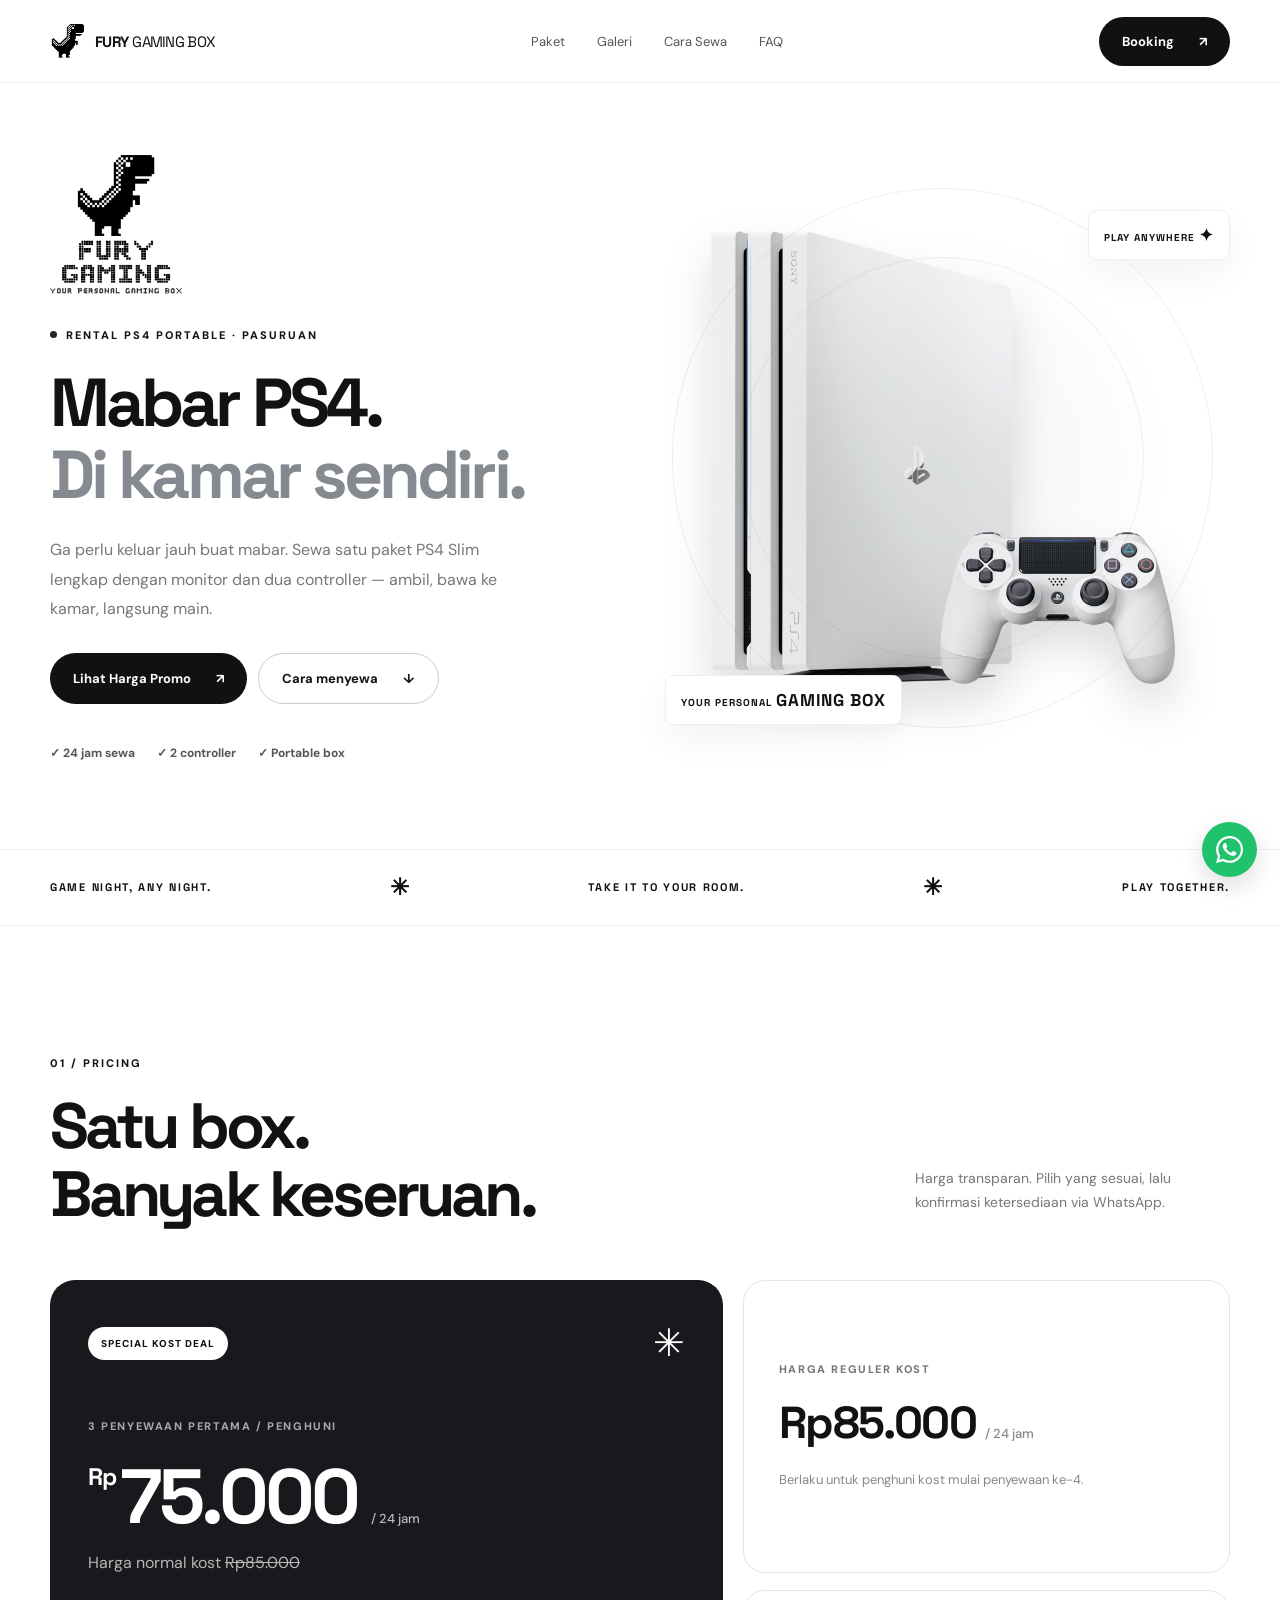
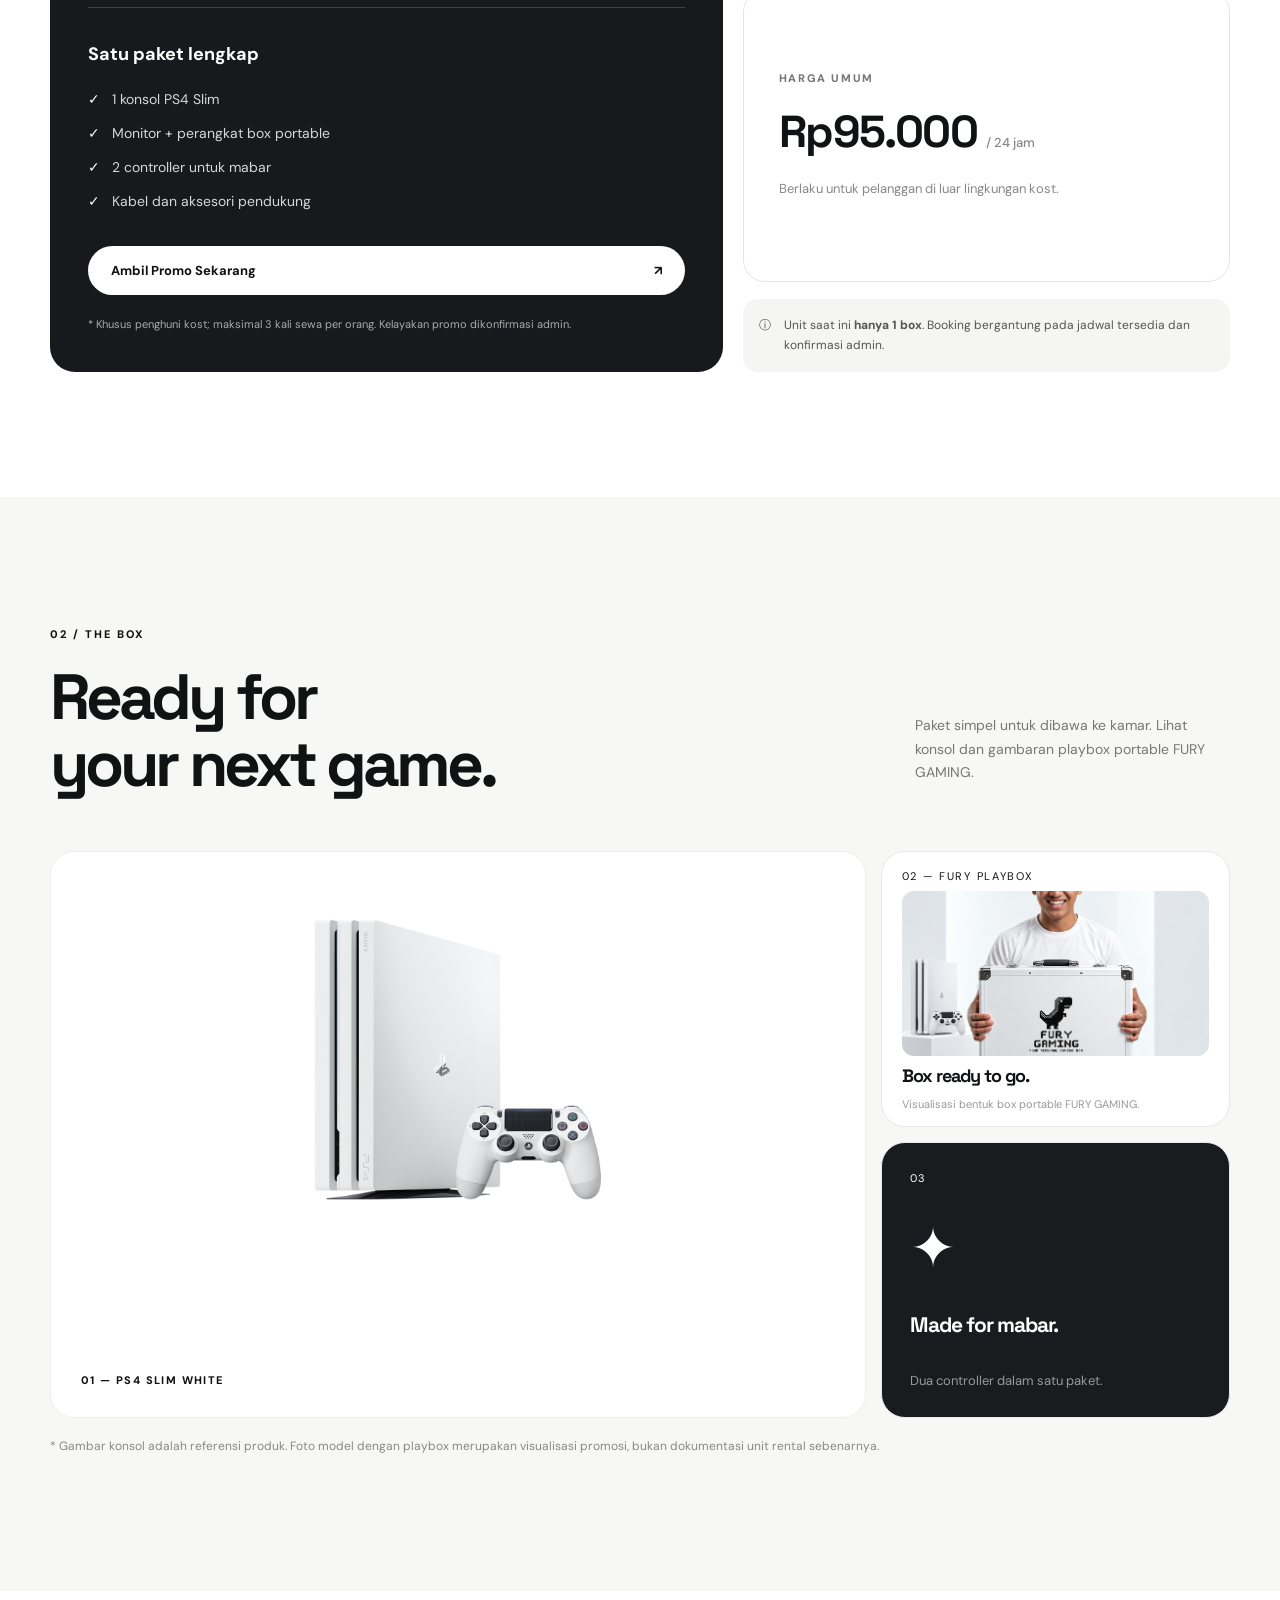
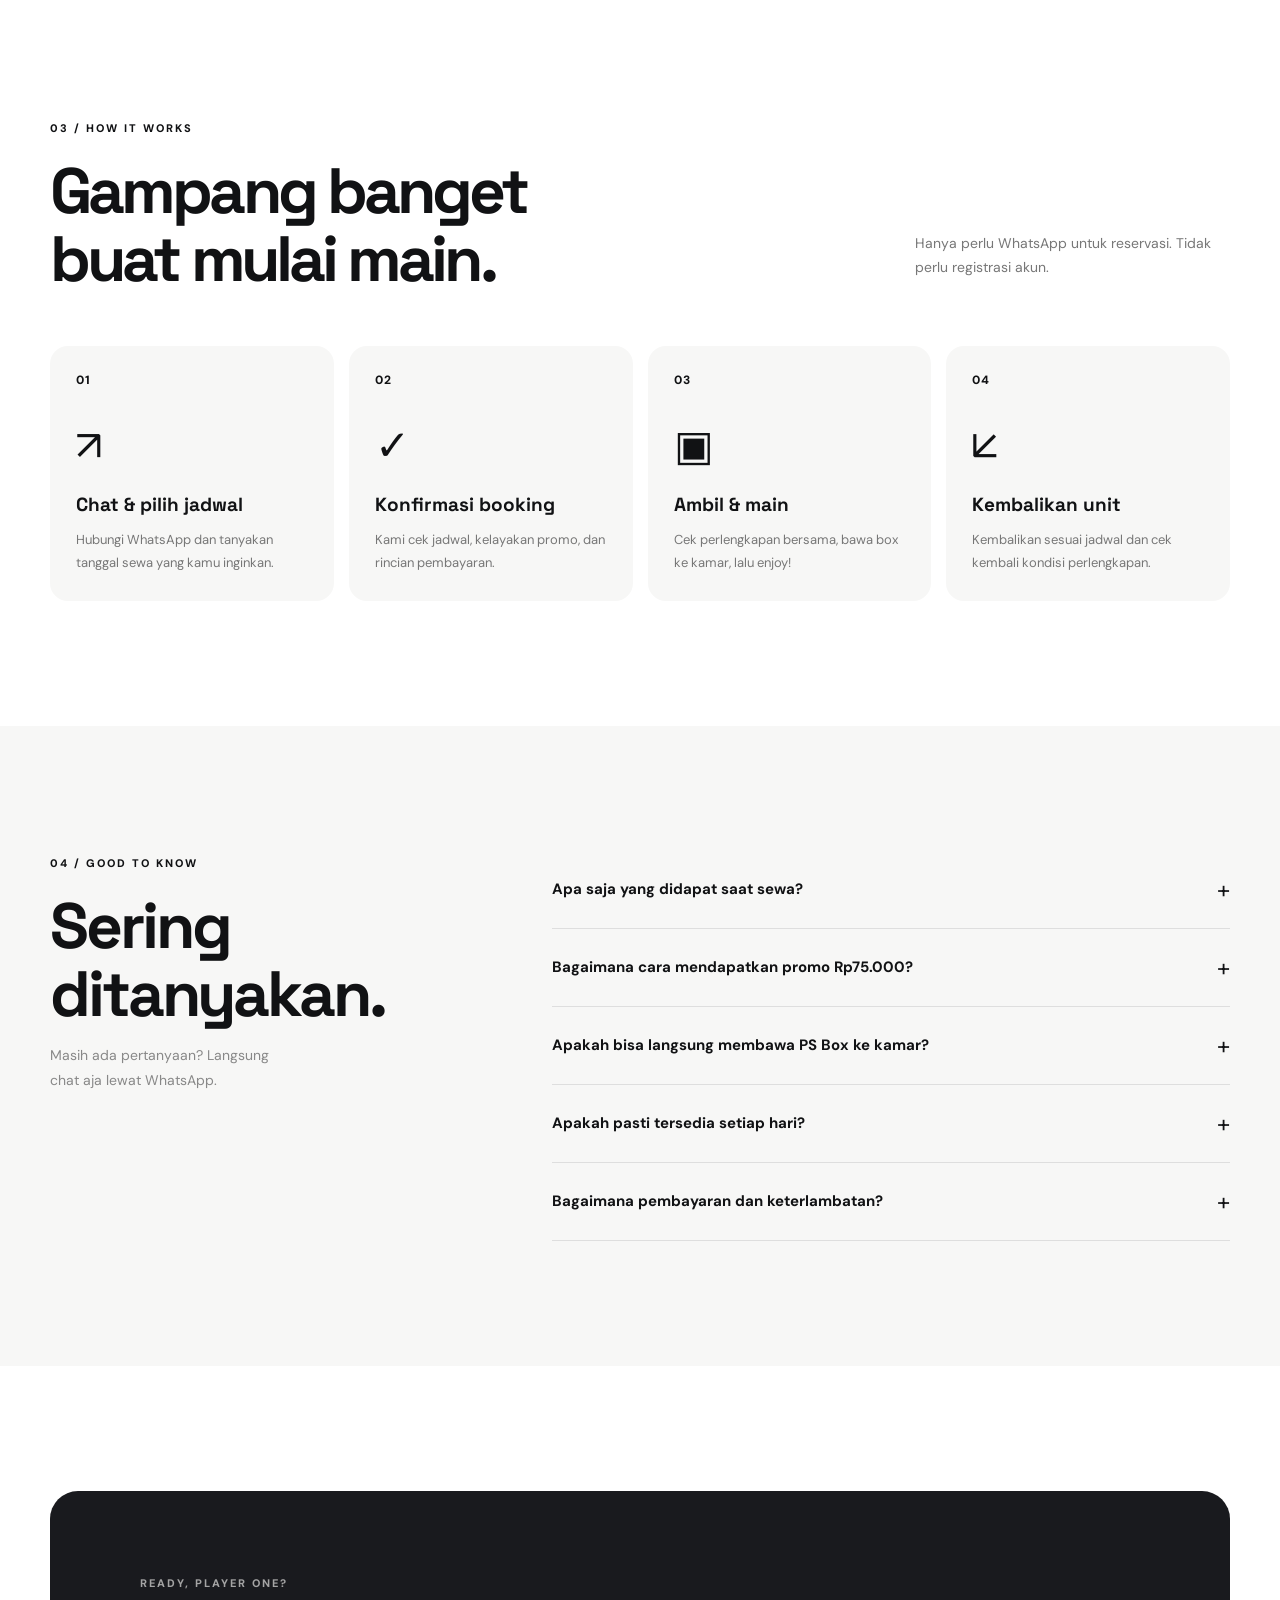
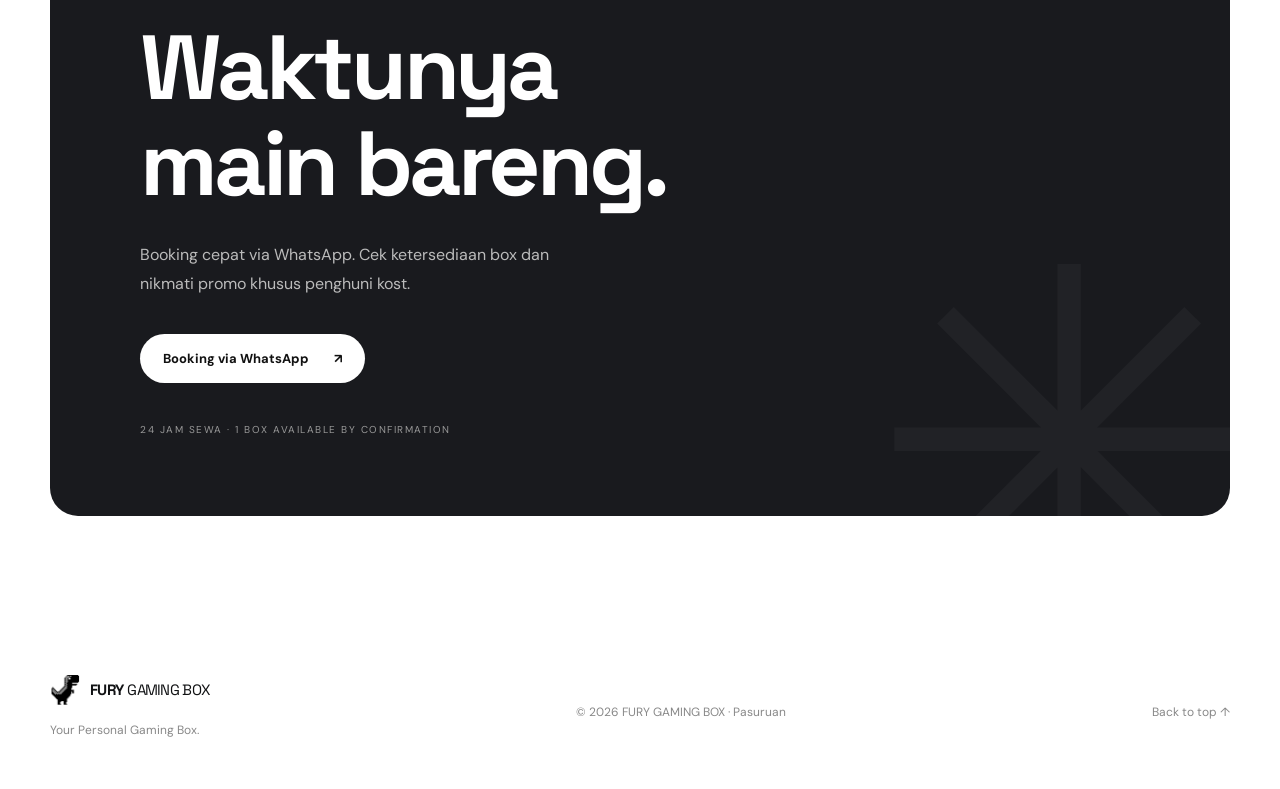
==== paket-kost/index.html @ 1daf9e27 "add /paket-kost" ====
<!doctype html>
<html lang="id">
<head>
  <meta charset="UTF-8" />
  <meta name="viewport" content="width=device-width, initial-scale=1" />
  <meta name="theme-color" content="#ffffff" />
  <meta name="description" content="FURY GAMING BOX — sewa PS4 portable lengkap dengan monitor dan 2 controller. Promo penghuni kost Rp75.000/24 jam untuk 3 penyewaan pertama." />
  <meta property="og:title" content="FURY GAMING BOX • Rental PS4 Portable" />
  <meta property="og:description" content="Main PS4 di kamar sendiri! Promo kost Rp75.000/24 jam." />
  <meta property="og:type" content="website" />
  <link rel="icon" href="assets/images/favicon.png" type="image/png" />
  <link rel="stylesheet" href="assets/css/style.css" />
  <title>FURY GAMING BOX — Rental PS4 Portable</title>
</head>
<body>
  <a class="skip" href="#main">Lewati navigasi</a>
  <header class="nav-wrap"><div class="container nav">
    <a class="brand" href="#beranda" aria-label="FURY GAMING BOX, beranda"><img src="assets/images/favicon.png" alt="" /><span>FURY<span class="brand-light">GAMING BOX</span></span></a>
    <nav id="main-nav" aria-label="Navigasi utama"><a href="#paket">Paket</a><a href="#galeri">Galeri</a><a href="#cara-sewa">Cara Sewa</a><a href="#faq">FAQ</a></nav>
    <a class="btn btn-dark nav-cta booking-link" href="#booking">Booking <span aria-hidden="true">↗</span></a>
    <button id="menu-toggle" class="menu-toggle" type="button" aria-expanded="false" aria-controls="main-nav" aria-label="Buka menu"><span></span><span></span><span></span></button>
  </div></header>
  <main id="main">
    <section id="beranda" class="hero container">
      <div class="hero-copy reveal">
        <img class="hero-logo" src="assets/images/fury-logo.png" alt="Logo FURY GAMING dengan maskot dinosaurus pixel" />
        <span class="eyebrow"><span class="dot"></span> RENTAL PS4 PORTABLE · PASURUAN</span>
        <h1>Mabar PS4.<br /><span class="gradient-text">Di kamar sendiri.</span></h1>
        <p>Ga perlu keluar jauh buat mabar. Sewa satu paket PS4 Slim lengkap dengan monitor dan dua controller — ambil, bawa ke kamar, langsung main.</p>
        <div class="hero-actions"><a href="#paket" class="btn btn-dark">Lihat Harga Promo <span>↗</span></a><a href="#cara-sewa" class="btn btn-outline">Cara menyewa <span>↓</span></a></div>
        <div class="mini-highlights"><span>✓ 24 jam sewa</span><span>✓ 2 controller</span><span>✓ Portable box</span></div>
      </div>
      <div class="hero-art reveal"><div class="orbit orbit-a"></div><div class="orbit orbit-b"></div><span class="mini-tag top-tag">PLAY ANYWHERE <b>✦</b></span><img src="assets/images/ps4-slim-white.png" alt="Foto PS4 warna putih dengan controller, gambar produk referensi" fetchpriority="high"/><span class="mini-tag bottom-tag">YOUR PERSONAL <b>GAMING BOX</b></span></div>
    </section>
    <div class="ticker"><div class="container ticker-inner"><span>GAME NIGHT, ANY NIGHT.</span><span>✳</span><span>TAKE IT TO YOUR ROOM.</span><span>✳</span><span>PLAY TOGETHER.</span></div></div>
    <section id="paket" class="section container"><div class="section-head reveal"><div><span class="eyebrow">01 / PRICING</span><h2>Satu box.<br />Banyak keseruan.</h2></div><p>Harga transparan. Pilih yang sesuai, lalu konfirmasi ketersediaan via WhatsApp.</p></div>
      <div class="pricing-layout">
        <article class="price-card feature reveal"><div class="price-top"><span class="pill dark-pill">SPECIAL KOST DEAL</span><span class="star">✳</span></div><span class="small-label">3 PENYEWAAN PERTAMA / PENGHUNI</span><div class="price"><span>Rp</span>75.000<small>/ 24 jam</small></div><p class="old-price">Harga normal kost <s>Rp85.000</s></p><div class="separator"></div><h3>Satu paket lengkap</h3><ul class="checklist"><li>1 konsol PS4 Slim</li><li>Monitor + perangkat box portable</li><li>2 controller untuk mabar</li><li>Kabel dan aksesori pendukung</li></ul><a class="btn btn-white booking-link" href="#booking" data-paket="Promo penghuni kost Rp75.000">Ambil Promo Sekarang <span>↗</span></a><p class="fineprint">* Khusus penghuni kost; maksimal 3 kali sewa per orang. Kelayakan promo dikonfirmasi admin.</p></article>
        <div class="price-side"><article class="simple-price reveal"><span class="small-label">HARGA REGULER KOST</span><div class="small-price">Rp85.000 <span>/ 24 jam</span></div><p>Berlaku untuk penghuni kost mulai penyewaan ke-4.</p></article><article class="simple-price reveal"><span class="small-label">HARGA UMUM</span><div class="small-price">Rp95.000 <span>/ 24 jam</span></div><p>Berlaku untuk pelanggan di luar lingkungan kost.</p></article><div class="note-box reveal"><span aria-hidden="true">ⓘ</span><p>Unit saat ini <strong>hanya 1 box</strong>. Booking bergantung pada jadwal tersedia dan konfirmasi admin.</p></div></div>
      </div>
    </section>
    <section id="galeri" class="section gallery-section"><div class="container"><div class="section-head reveal"><div><span class="eyebrow">02 / THE BOX</span><h2>Ready for<br />your next game.</h2></div><p>Paket simpel untuk dibawa ke kamar. Lihat konsol dan gambaran playbox portable FURY GAMING.</p></div><div class="gallery-grid"><div class="gallery-main reveal"><img src="assets/images/ps4-slim-white.png" alt="Foto konsol PlayStation putih beserta controller" loading="lazy"/><span>01 — PS4 SLIM WHITE</span></div><div class="gallery-secondary"><div class="gallery-detail gallery-photo reveal"><span class="gallery-number">02 — FURY PLAYBOX</span><img src="assets/images/fury-playbox-model.png" alt="Visualisasi playbox portable putih bermerek FURY GAMING bersama model" loading="lazy"/><strong>Box ready to go.</strong><p>Visualisasi bentuk box portable FURY GAMING.</p></div><div class="gallery-detail dark-detail reveal"><span class="gallery-number">03</span><span class="gallery-icon">✦</span><strong>Made for mabar.</strong><p>Dua controller dalam satu paket.</p></div></div></div><p class="gallery-disclaimer">* Gambar konsol adalah referensi produk. Foto model dengan playbox merupakan visualisasi promosi, bukan dokumentasi unit rental sebenarnya.</p></div></section>
    <section id="cara-sewa" class="section container"><div class="section-head reveal"><div><span class="eyebrow">03 / HOW IT WORKS</span><h2>Gampang banget<br />buat mulai main.</h2></div><p>Hanya perlu WhatsApp untuk reservasi. Tidak perlu registrasi akun.</p></div><div class="steps"><article class="step reveal"><span class="step-num">01</span><span class="step-symbol">↗</span><h3>Chat & pilih jadwal</h3><p>Hubungi WhatsApp dan tanyakan tanggal sewa yang kamu inginkan.</p></article><article class="step reveal"><span class="step-num">02</span><span class="step-symbol">✓</span><h3>Konfirmasi booking</h3><p>Kami cek jadwal, kelayakan promo, dan rincian pembayaran.</p></article><article class="step reveal"><span class="step-num">03</span><span class="step-symbol">▣</span><h3>Ambil & main</h3><p>Cek perlengkapan bersama, bawa box ke kamar, lalu enjoy!</p></article><article class="step reveal"><span class="step-num">04</span><span class="step-symbol">↙</span><h3>Kembalikan unit</h3><p>Kembalikan sesuai jadwal dan cek kembali kondisi perlengkapan.</p></article></div></section>
    <section id="faq" class="section faq-section"><div class="container faq-layout"><div class="reveal"><span class="eyebrow">04 / GOOD TO KNOW</span><h2>Sering<br />ditanyakan.</h2><p class="faq-intro">Masih ada pertanyaan? Langsung chat aja lewat WhatsApp.</p></div><div class="faq-items reveal"><details><summary>Apa saja yang didapat saat sewa?<span>+</span></summary><p>PS4 Slim, monitor, dua controller, box portable, dan kabel pendukung.</p></details><details><summary>Bagaimana cara mendapatkan promo Rp75.000?<span>+</span></summary><p>Promo khusus penghuni kost, berlaku maksimal tiga kali penyewaan per orang. Admin akan memverifikasi nama/kamar dan riwayat sewa sebelum mengonfirmasi.</p></details><details><summary>Apakah bisa langsung membawa PS Box ke kamar?<span>+</span></summary><p>Bisa, setelah booking, pembayaran, dan pemeriksaan kondisi unit saat serah terima. Waktu pengambilan disepakati bersama.</p></details><details><summary>Apakah pasti tersedia setiap hari?<span>+</span></summary><p>Belum tentu. Saat ini hanya ada satu unit, jadi tanyakan ketersediaan tanggal kepada admin terlebih dahulu.</p></details><details><summary>Bagaimana pembayaran dan keterlambatan?<span>+</span></summary><p>Metode pembayaran dan aturan keterlambatan disampaikan dan disepakati sebelum booking dikonfirmasi.</p></details></div></div></section>
    <section id="booking" class="section container"><div class="closing reveal"><span class="eyebrow light-eyebrow">READY, PLAYER ONE?</span><h2>Waktunya<br />main bareng.</h2><p>Booking cepat via WhatsApp. Cek ketersediaan box dan nikmati promo khusus penghuni kost.</p><a class="btn btn-white booking-link" href="https://wa.me/6282244281488" data-paket="Promo penghuni kost Rp75.000">Booking via WhatsApp <span>↗</span></a><span class="closing-sub">24 JAM SEWA · 1 BOX AVAILABLE BY CONFIRMATION</span></div></section>
  </main>
  <footer class="footer container"><div><a class="brand" href="#beranda"><img src="assets/images/favicon.png" alt=""/><span>FURY<span class="brand-light">GAMING BOX</span></span></a><p>Your Personal Gaming Box.</p></div><span>© <span id="year"></span> FURY GAMING BOX · Pasuruan</span><a href="#beranda">Back to top ↑</a></footer>
  <a id="float-wa" class="floating-wa booking-link" href="https://wa.me/6282244281488" aria-label="Booking lewat WhatsApp" title="Booking lewat WhatsApp"><svg viewBox="0 0 24 24" fill="currentColor" aria-hidden="true"><path d="M20.52 3.48A11.9 11.9 0 0 0 12.05 0C5.47 0 .1 5.36.1 11.95c0 2.1.55 4.15 1.59 5.96L0 24l6.26-1.64a11.93 11.93 0 0 0 5.78 1.47h.01c6.59 0 11.96-5.36 11.96-11.95 0-3.2-1.25-6.2-3.49-8.4ZM12.05 21.8a9.93 9.93 0 0 1-5.06-1.38l-.36-.21-3.72.97.99-3.63-.24-.37a9.95 9.95 0 0 1-1.53-5.23c0-5.49 4.47-9.95 9.96-9.95a9.88 9.88 0 0 1 7.04 2.92 9.87 9.87 0 0 1 2.92 7.04c0 5.5-4.47 9.94-10 9.94Zm5.45-7.44c-.3-.15-1.77-.87-2.04-.97-.27-.1-.47-.15-.67.15-.2.3-.77.97-.95 1.16-.17.2-.35.22-.65.07-.3-.15-1.27-.47-2.41-1.49-.89-.8-1.49-1.78-1.67-2.08-.17-.3-.02-.46.13-.6.13-.13.3-.35.45-.52.15-.18.2-.3.3-.5.1-.2.05-.38-.02-.53-.08-.15-.67-1.62-.92-2.22-.24-.58-.49-.5-.67-.5l-.57-.01c-.2 0-.53.08-.8.38-.27.3-1.05 1.03-1.05 2.5s1.07 2.9 1.22 3.1c.15.2 2.1 3.2 5.1 4.49.71.31 1.27.5 1.7.64.72.23 1.38.2 1.9.12.58-.09 1.77-.73 2.02-1.43.25-.7.25-1.3.17-1.42-.07-.13-.27-.2-.57-.35Z"/></svg></a>
  <script src="assets/js/main.js" defer></script>
</body></html>
---- paket-kost/assets/css/style.css ----
@import url('https://fonts.googleapis.com/css2?family=DM+Sans:wght@400;500;600;700;800&family=Space+Grotesk:wght@400;500;600;700&display=swap');
:root{--ink:#111214;--muted:#777a80;--line:#e5e5e5;--bg:#fff;--soft:#f5f5f4;--radius:20px}*{box-sizing:border-box}html{scroll-behavior:smooth;scroll-padding-top:94px}body{margin:0;background:var(--bg);color:var(--ink);font-family:'DM Sans',sans-serif;-webkit-font-smoothing:antialiased}a{color:inherit;text-decoration:none}img{max-width:100%}button{font:inherit}.container{width:min(1180px,calc(100% - 48px));margin:auto}.skip{position:absolute;left:-9999px;top:10px;background:#111;color:#fff;padding:8px;z-index:99}.skip:focus{left:10px}.nav-wrap{position:sticky;top:0;z-index:30;background:rgba(255,255,255,.91);backdrop-filter:blur(18px);border-bottom:1px solid #eee}.nav{height:82px;display:flex;align-items:center;justify-content:space-between;gap:22px}.brand{display:inline-flex;align-items:center;gap:9px;font-family:'Space Grotesk',sans-serif;font-size:15px;letter-spacing:-.7px;font-weight:700;white-space:nowrap}.brand img{width:36px;height:36px;object-fit:contain}.brand-light{font-weight:400;margin-left:4px}.nav nav{display:flex;gap:32px;font-size:13px;color:#555}.nav nav a:hover,.footer a:hover{color:#000;text-decoration:underline}.btn{display:inline-flex;justify-content:center;align-items:center;gap:25px;padding:16px 23px;border-radius:999px;font-size:13px;font-weight:700;transition:transform .2s,background .2s,border-color .2s;white-space:nowrap}.btn:hover{transform:translateY(-3px)}.btn-dark{background:#111;color:#fff}.btn-dark:hover{background:#363636}.btn-outline{border:1px solid #ccc;background:#fff}.btn-white{background:#fff;color:#111}.menu-toggle{display:none;border:0;background:transparent;padding:9px}.menu-toggle span{display:block;height:2px;width:22px;margin:5px 0;background:#111}.hero{min-height:660px;display:grid;grid-template-columns:1fr 1fr;align-items:center;gap:30px;padding-top:72px;padding-bottom:88px}.eyebrow{display:inline-flex;align-items:center;gap:9px;font-size:11px;font-weight:800;letter-spacing:2px}.dot{width:7px;height:7px;background:#222;border-radius:50%}.hero h1,h2,.closing h2{font-family:'Space Grotesk',sans-serif;font-weight:700;letter-spacing:-3.9px;line-height:1.06}.hero h1{font-size:clamp(44px,5.3vw,77px);margin:24px 0}.gradient-text{color:#858a90}.hero-copy>p{color:#777;font-size:16px;line-height:1.85;max-width:470px}.hero-actions{display:flex;gap:11px;flex-wrap:wrap;margin-top:29px}.mini-highlights{display:flex;gap:22px;margin-top:41px;font-size:12px;font-weight:700;color:#555}.hero-art{position:relative;min-height:480px;display:flex;align-items:center;justify-content:center;isolation:isolate}.hero-art:before{content:'';position:absolute;width:82%;aspect-ratio:1;background:radial-gradient(circle,#f1f2f3,transparent 68%);z-index:-1}.hero-art img{width:100%;max-width:625px;object-fit:contain;mix-blend-mode:multiply;filter:drop-shadow(0 24px 22px rgba(0,0,0,.13));border-radius:12px}.orbit{position:absolute;border:1px solid #eee;border-radius:50%;z-index:-2}.orbit-a{width:94%;aspect-ratio:1}.orbit-b{width:70%;aspect-ratio:1}.mini-tag{position:absolute;background:#fff;border:1px solid #eee;box-shadow:0 15px 35px #0000000c;border-radius:9px;padding:13px 15px;font:700 10px 'Space Grotesk';letter-spacing:1px}.mini-tag b{font-size:17px}.top-tag{top:40px;right:0}.bottom-tag{bottom:20px;left:10px}.ticker{border-top:1px solid #eee;border-bottom:1px solid #eee}.ticker-inner{display:flex;align-items:center;justify-content:space-between;gap:15px;min-height:75px;font:700 11px 'Space Grotesk';letter-spacing:1.7px}.ticker-inner span:nth-child(even){font-size:23px}.section{padding-top:125px;padding-bottom:125px}.section-head{display:flex;align-items:end;justify-content:space-between;gap:40px;margin-bottom:52px}.section-head h2,.faq-layout h2{font-size:clamp(37px,5.1vw,64px);margin:21px 0 0}.section-head p{max-width:315px;color:#777;line-height:1.7;font-size:14px}.pricing-layout{display:grid;grid-template-columns:1.16fr .84fr;gap:20px}.price-card{background:#17191c;color:white;border-radius:25px;padding:38px;position:relative}.price-top{display:flex;align-items:center;justify-content:space-between;margin-bottom:46px}.pill{padding:10px 13px;border-radius:100px;font-size:10px;letter-spacing:1px;font-weight:800}.dark-pill{background:#fff;color:#111}.star{font-size:38px}.small-label{font-size:11px;letter-spacing:1.6px;font-weight:800;color:#a5a7ab}.price{display:flex;align-items:baseline;gap:4px;margin-top:12px;font:700 clamp(48px,6vw,79px) 'Space Grotesk';letter-spacing:-4px}.price>span{font-size:24px;letter-spacing:-1px;align-self:start;padding-top:14px}.price small{font:500 13px 'DM Sans';letter-spacing:0;margin-left:10px;color:#bbb}.old-price{color:#b7b7b7;margin-top:7px}.separator{height:1px;background:#414244;margin:34px 0}.price-card h3{font-size:18px}.checklist{padding:0;list-style:none;display:grid;gap:16px;font-size:14px;color:#d6d6d6;margin:24px 0 36px}.checklist li:before{content:'✓';margin-right:12px;color:#fff}.feature .btn{width:100%;justify-content:space-between}.fineprint{color:#aaa;font-size:11px;line-height:1.65;margin:20px 0 0}.price-side{display:grid;gap:17px;grid-template-rows:1fr 1fr auto}.simple-price{border:1px solid var(--line);border-radius:22px;padding:35px;display:flex;flex-direction:column;justify-content:center}.simple-price .small-label{color:#777}.small-price{font:700 clamp(29px,3.5vw,45px) 'Space Grotesk';letter-spacing:-1.6px;margin:18px 0}.small-price span{font:500 13px 'DM Sans';letter-spacing:0;color:#888}.simple-price p{color:#888;font-size:13px;margin:0;line-height:1.7}.note-box{display:flex;gap:13px;align-items:start;background:#f5f5f4;border-radius:15px;padding:16px;color:#555;font-size:12px;line-height:1.7}.note-box p{margin:0}.gallery-section{background:#f7f7f6}.gallery-grid{display:grid;grid-template-columns:1.4fr .6fr;gap:15px}.gallery-main{background:#fff;border:1px solid #eee;border-radius:24px;padding:30px;min-height:410px;display:flex;flex-direction:column;justify-content:space-between}.gallery-main img{height:355px;width:100%;object-fit:contain;mix-blend-mode:multiply}.gallery-main>span{font-size:11px;font-weight:800;letter-spacing:1.4px}.gallery-secondary{display:grid;grid-template-rows:1fr 1fr;gap:15px}.gallery-detail{border:1px solid #e8e8e8;border-radius:24px;background:#fff;padding:28px;display:flex;flex-direction:column;justify-content:space-between}.gallery-number{font-size:11px;letter-spacing:1.7px}.gallery-icon{font-size:55px}.gallery-detail strong{font:700 21px 'Space Grotesk';letter-spacing:-1px}.gallery-detail p{font-size:13px;color:#999;margin:8px 0 0}.dark-detail{background:#1a1b1e;color:#fff}.gallery-disclaimer{color:#888;font-size:12px;margin-top:20px}.steps{display:grid;grid-template-columns:repeat(4,1fr);gap:15px}.step{padding:26px;background:#f7f7f6;border-radius:18px;min-height:255px;display:flex;flex-direction:column}.step-num{font-size:12px;letter-spacing:1px;font-weight:800}.step-symbol{font-size:42px;margin:30px 0 auto}.step h3{font:700 19px 'Space Grotesk';margin:0 0 12px}.step p{font-size:13px;line-height:1.75;color:#777;margin:0}.faq-section{background:#f7f7f6}.faq-layout{display:grid;grid-template-columns:.75fr 1.25fr;gap:95px}.faq-layout h2{font-family:'Space Grotesk';letter-spacing:-3px}.faq-intro{font-size:14px;line-height:1.8;color:#888;max-width:240px}.faq-items details{border-bottom:1px solid #dedede;padding:23px 0}.faq-items summary{cursor:pointer;list-style:none;font-size:15px;font-weight:700;display:flex;align-items:center;justify-content:space-between;gap:20px}.faq-items summary::-webkit-details-marker{display:none}.faq-items summary span{font-size:24px;font-weight:400}.faq-items details[open] summary span{transform:rotate(45deg)}.faq-items details p{line-height:1.75;color:#666;font-size:13px;max-width:580px}.closing{border-radius:28px;background:#191a1e;color:white;padding:80px min(8vw,90px);position:relative;overflow:hidden}.closing:after{content:'✳';position:absolute;right:-40px;bottom:-175px;font-size:480px;line-height:1;color:#ffffff09;pointer-events:none}.light-eyebrow{color:#a4a4a4}.closing h2{font-size:clamp(51px,7.5vw,91px);margin:28px 0}.closing p{max-width:420px;color:#bbb;line-height:1.8}.closing .btn{margin-top:20px;position:relative;z-index:1}.closing-sub{display:block;margin-top:40px;font-size:10px;letter-spacing:1.5px;color:#999}.footer{display:flex;align-items:center;justify-content:space-between;gap:20px;padding-top:33px;padding-bottom:39px}.footer p,.footer>span,.footer>a{font-size:12px;color:#888}.footer .brand img{width:31px;height:31px}.floating-wa{position:fixed;right:23px;bottom:23px;display:flex;align-items:center;justify-content:center;background:#20c26c;color:white;width:55px;height:55px;border-radius:50%;z-index:20;box-shadow:0 9px 25px #0002;transition:transform .2s}.floating-wa:hover{transform:translateY(-4px)}.floating-wa svg{width:27px;height:27px}.reveal{opacity:0;transform:translateY(23px);transition:opacity .65s ease,transform .65s ease}.reveal.visible{opacity:1;transform:translateY(0)}@media(max-width:950px){.hero{grid-template-columns:1fr;min-height:auto;padding-top:65px}.hero-art{min-height:400px}.hero-copy>p{max-width:650px}.pricing-layout,.faq-layout{grid-template-columns:1fr}.price-side{grid-template-columns:1fr 1fr;grid-template-rows:auto}.note-box{grid-column:1/-1}.faq-layout{gap:15px}.steps{grid-template-columns:1fr 1fr}.ticker-inner span:nth-child(n+4){display:none}}@media(max-width:650px){.container{width:calc(100% - 36px)}.nav{height:70px}.nav-cta{display:none}.menu-toggle{display:block}.nav nav{display:none;position:absolute;top:70px;left:0;right:0;background:#fff;padding:20px 24px;border-bottom:1px solid #eee;flex-direction:column;gap:20px}.nav nav.open{display:flex}.hero{padding-top:53px;padding-bottom:38px;gap:12px}.hero h1{font-size:48px;letter-spacing:-2.9px}.hero-copy>p{font-size:14px}.hero-art{min-height:310px}.mini-tag{font-size:8px;padding:10px}.top-tag{top:12px}.bottom-tag{bottom:8px}.mini-highlights{gap:13px;font-size:10px;margin-top:28px;flex-wrap:wrap}.hero-actions .btn{flex:1;gap:8px;padding:15px 12px;font-size:11px}.ticker-inner{min-height:59px;font-size:9px}.ticker-inner span:nth-child(n+3){display:none}.section{padding-top:83px;padding-bottom:83px}.section-head{display:block;margin-bottom:32px}.section-head h2,.faq-layout h2{letter-spacing:-2.5px}.section-head p{font-size:13px}.price-card{padding:26px}.price{font-size:55px}.price small{font-size:12px}.price-side{grid-template-columns:1fr}.note-box{grid-column:auto}.simple-price{padding:27px}.gallery-grid{grid-template-columns:1fr}.gallery-main{min-height:320px}.gallery-main img{height:265px}.gallery-secondary{grid-template-columns:1fr 1fr;grid-template-rows:auto}.gallery-detail{min-height:192px;padding:18px}.gallery-detail strong{font-size:16px}.gallery-icon{font-size:37px}.steps{gap:11px}.step{padding:20px;min-height:258px}.step h3{font-size:17px}.step p{font-size:12px}.closing{padding:56px 28px}.closing h2{letter-spacing:-3px}.footer{align-items:start;flex-wrap:wrap}.footer>span{order:3;width:100%}}@media(prefers-reduced-motion:reduce){html{scroll-behavior:auto}.reveal{opacity:1;transform:none;transition:none}.btn,.floating-wa{transition:none}}

.hero-logo{display:block;width:132px;height:auto;margin-bottom:28px}@media(max-width:650px){.hero-logo{width:100px;margin-bottom:24px}}

/* Product gallery update: preserve original minimalist layout */
.gallery-photo{overflow:hidden;gap:8px;padding:17px 20px 15px}.gallery-photo img{width:100%;height:165px;object-fit:cover;object-position:center 48%;border-radius:12px}.gallery-photo strong{font-size:18px}.gallery-photo p{font-size:11px;margin-top:2px}@media(max-width:650px){.gallery-photo{padding:12px;gap:5px}.gallery-photo img{height:116px}.gallery-photo strong{font-size:14px}.gallery-photo p{font-size:10px}}
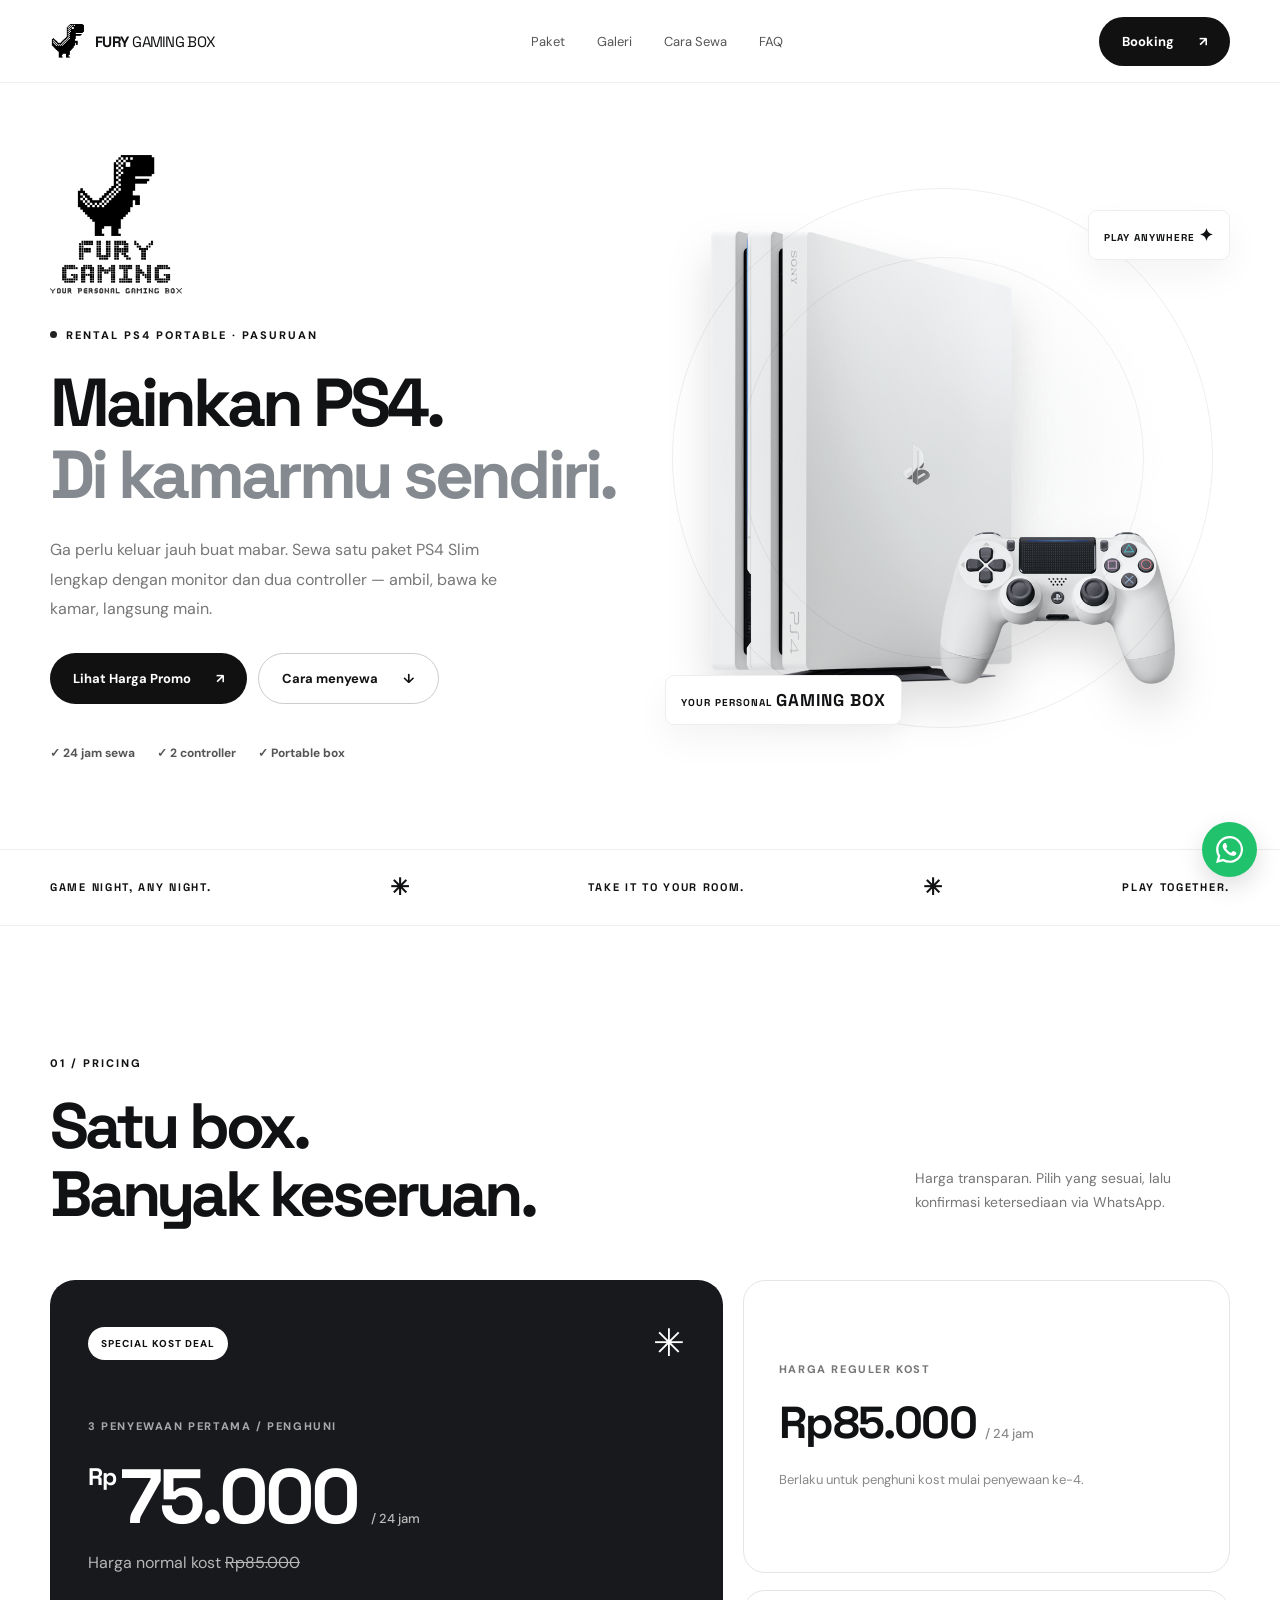
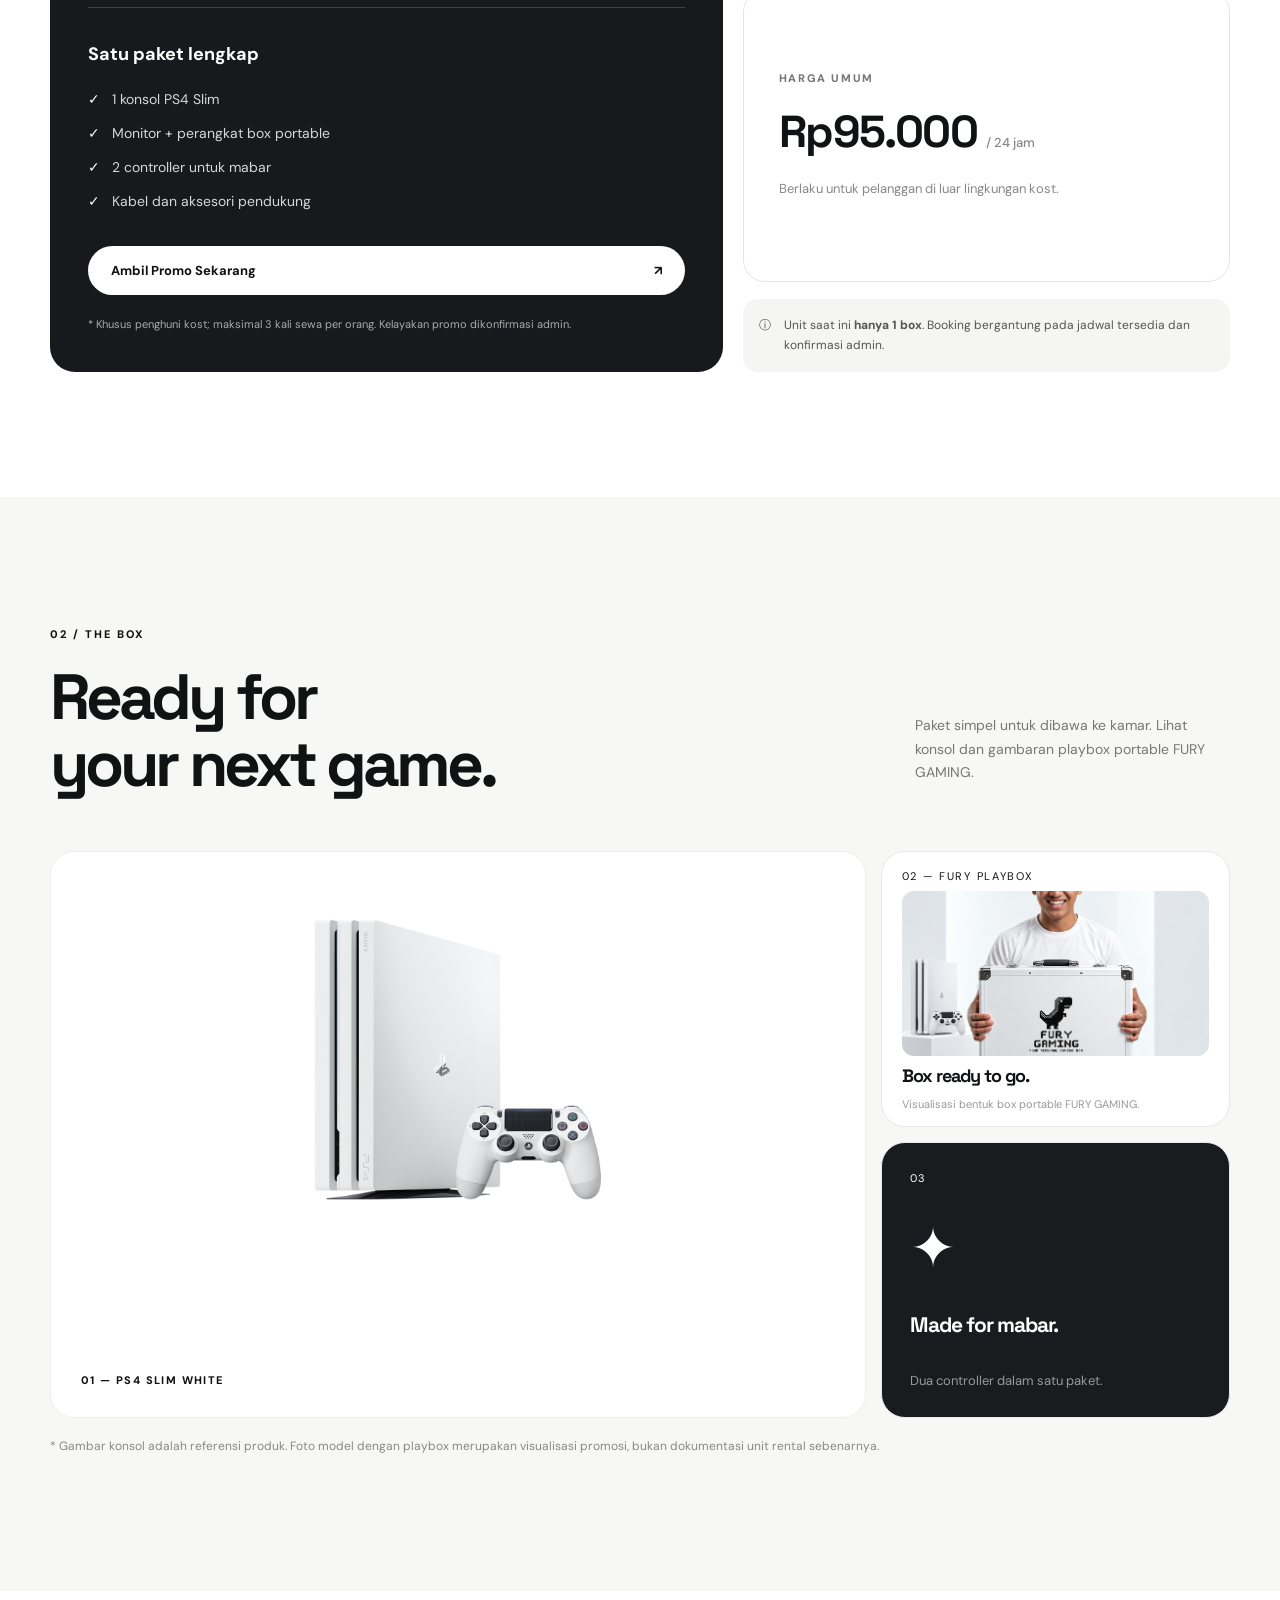
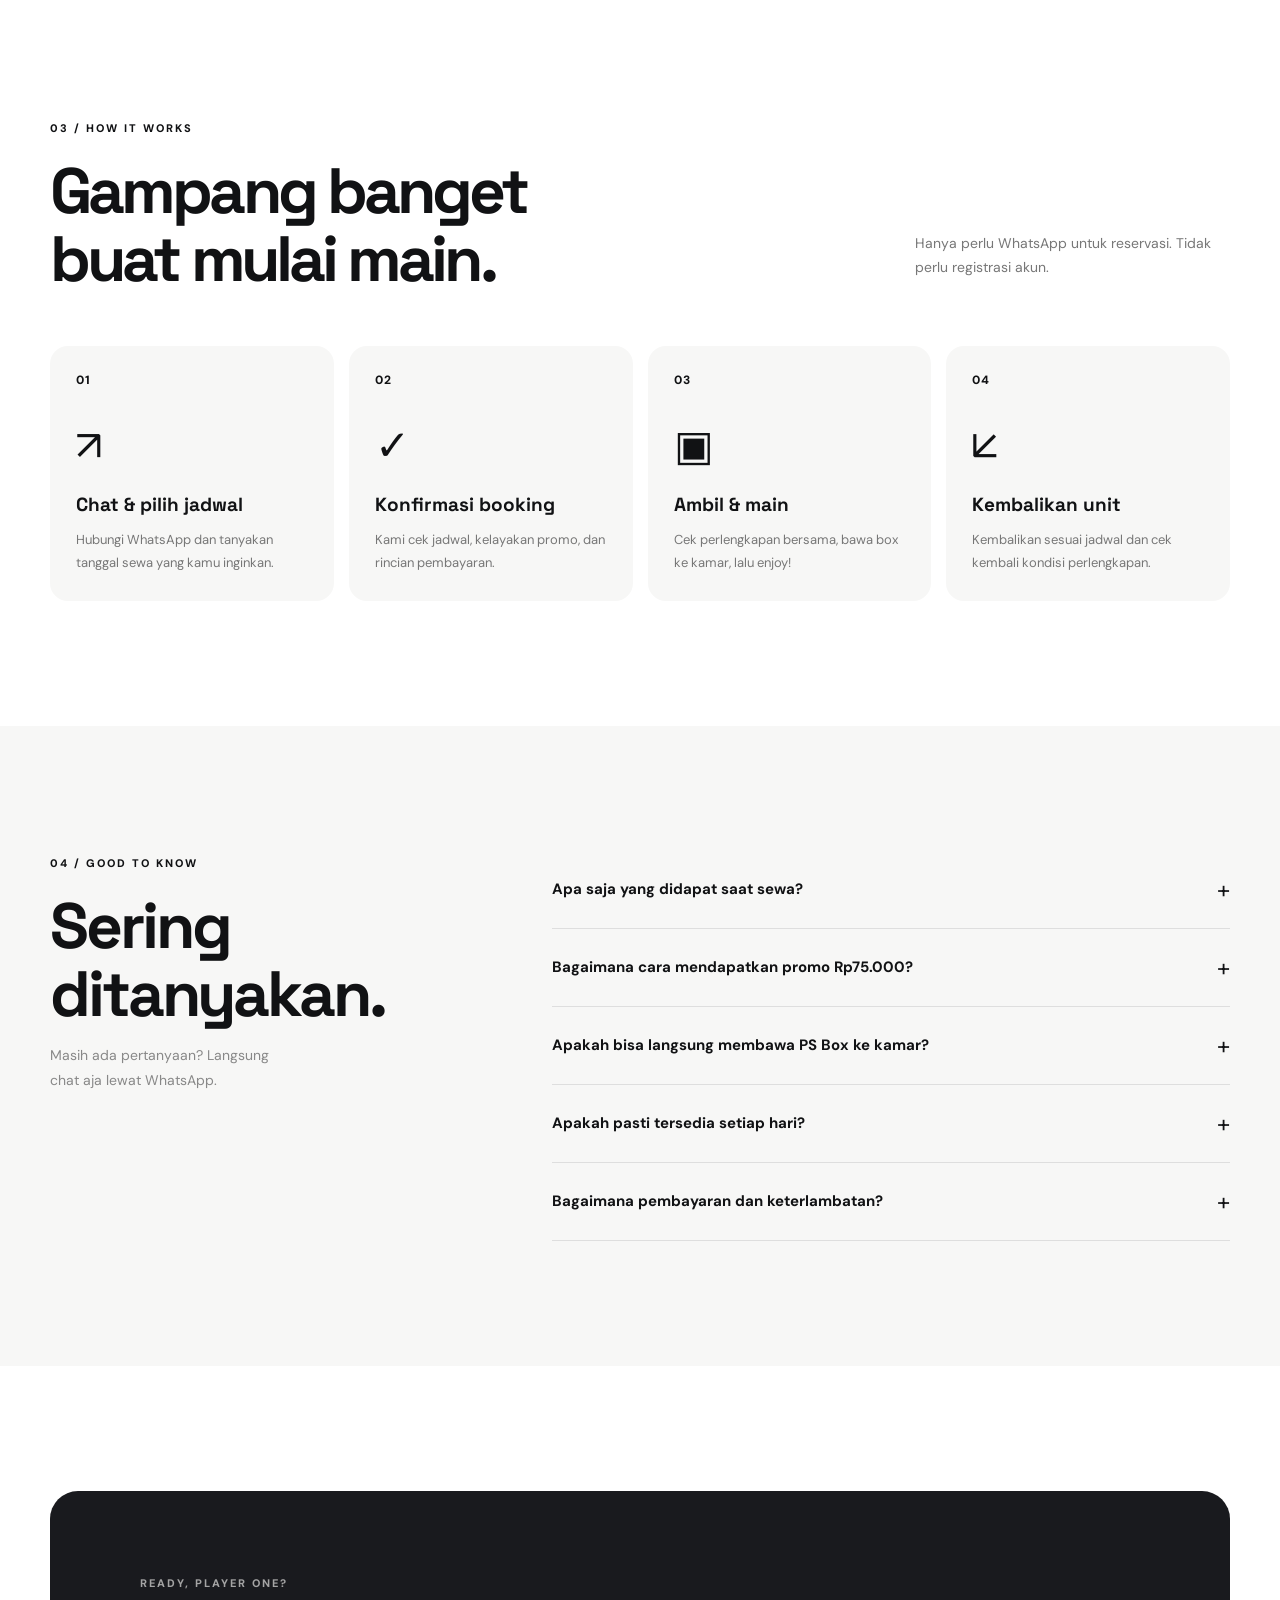
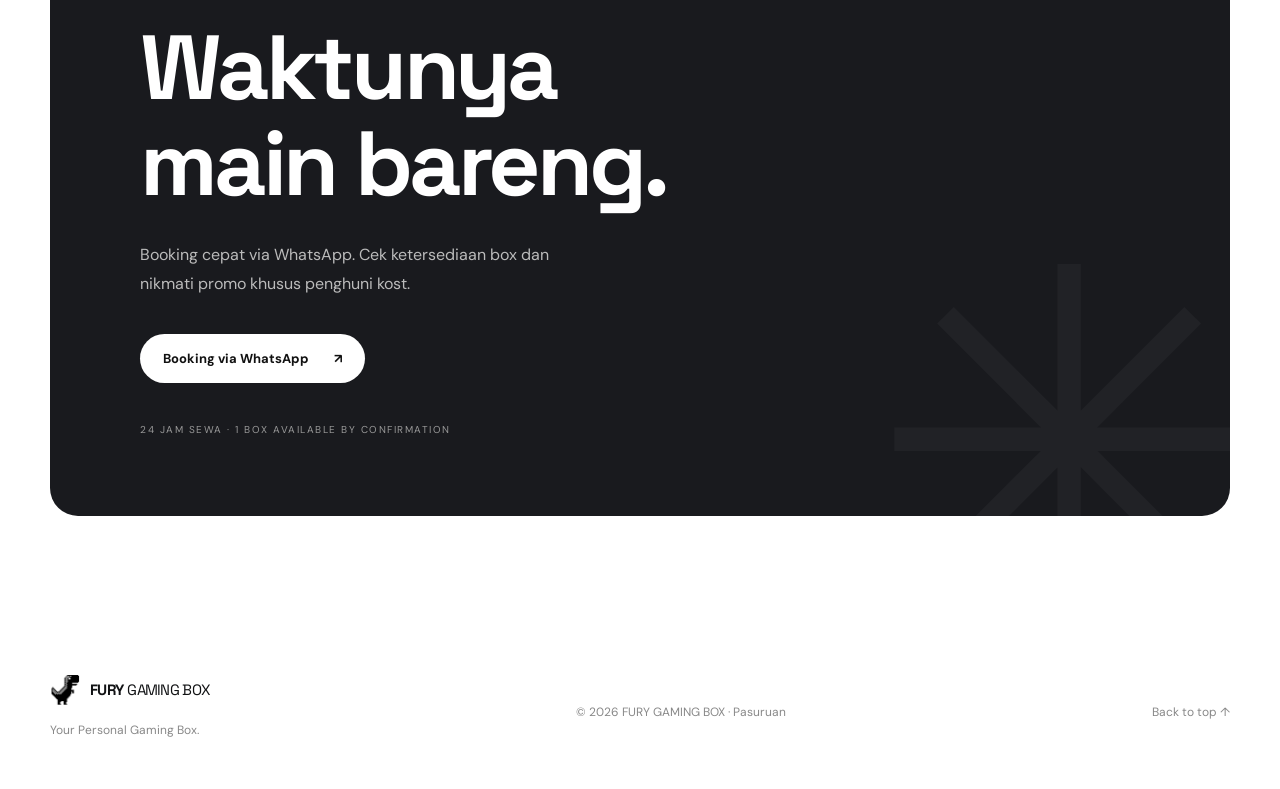
==== commit 2626d1d4: "Update index.html" ====
--- a/paket-kost/index.html
+++ b/paket-kost/index.html
@@ -25,7 +25,7 @@
       <div class="hero-copy reveal">
         <img class="hero-logo" src="assets/images/fury-logo.png" alt="Logo FURY GAMING dengan maskot dinosaurus pixel" />
         <span class="eyebrow"><span class="dot"></span> RENTAL PS4 PORTABLE · PASURUAN</span>
-        <h1>Mabar PS4.<br /><span class="gradient-text">Di kamar sendiri.</span></h1>
+        <h1>Mainkan PS4.<br /><span class="gradient-text">Di kamarmu sendiri.</span></h1>
         <p>Ga perlu keluar jauh buat mabar. Sewa satu paket PS4 Slim lengkap dengan monitor dan dua controller — ambil, bawa ke kamar, langsung main.</p>
         <div class="hero-actions"><a href="#paket" class="btn btn-dark">Lihat Harga Promo <span>↗</span></a><a href="#cara-sewa" class="btn btn-outline">Cara menyewa <span>↓</span></a></div>
         <div class="mini-highlights"><span>✓ 24 jam sewa</span><span>✓ 2 controller</span><span>✓ Portable box</span></div>
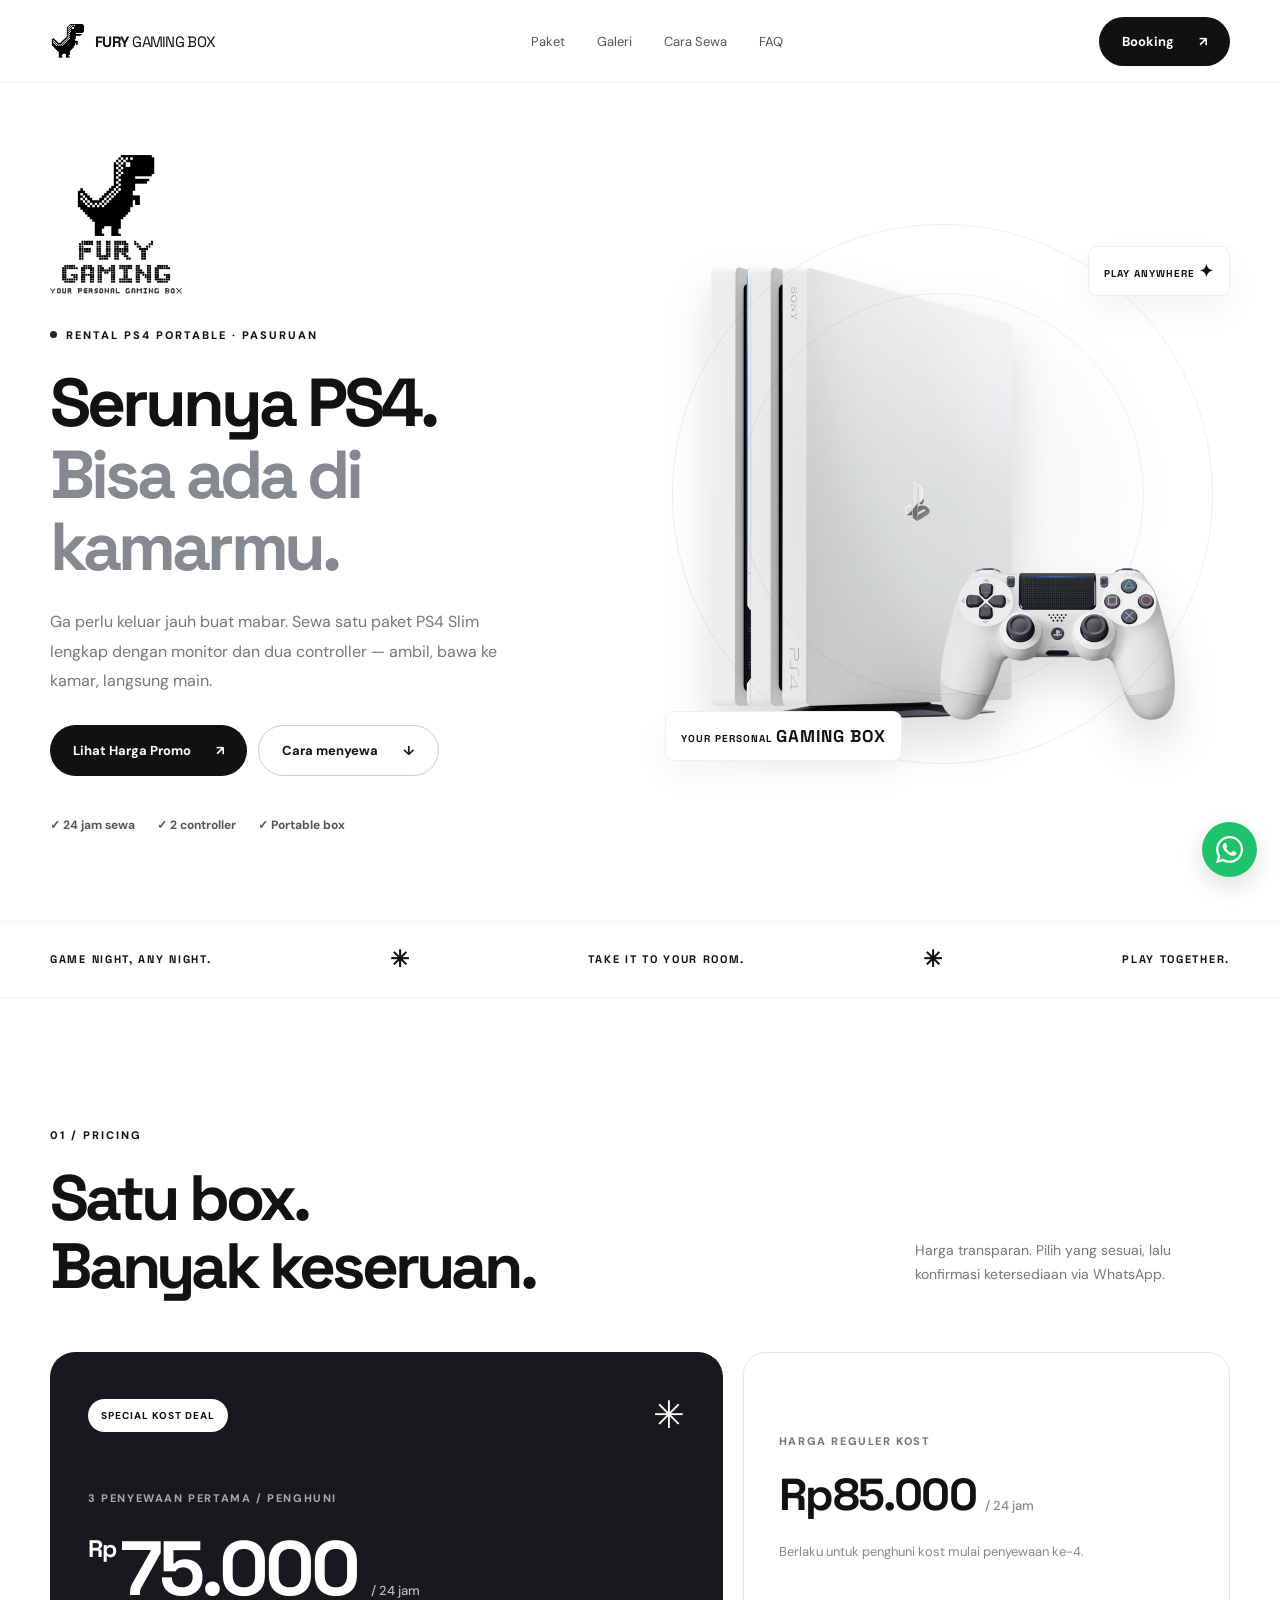
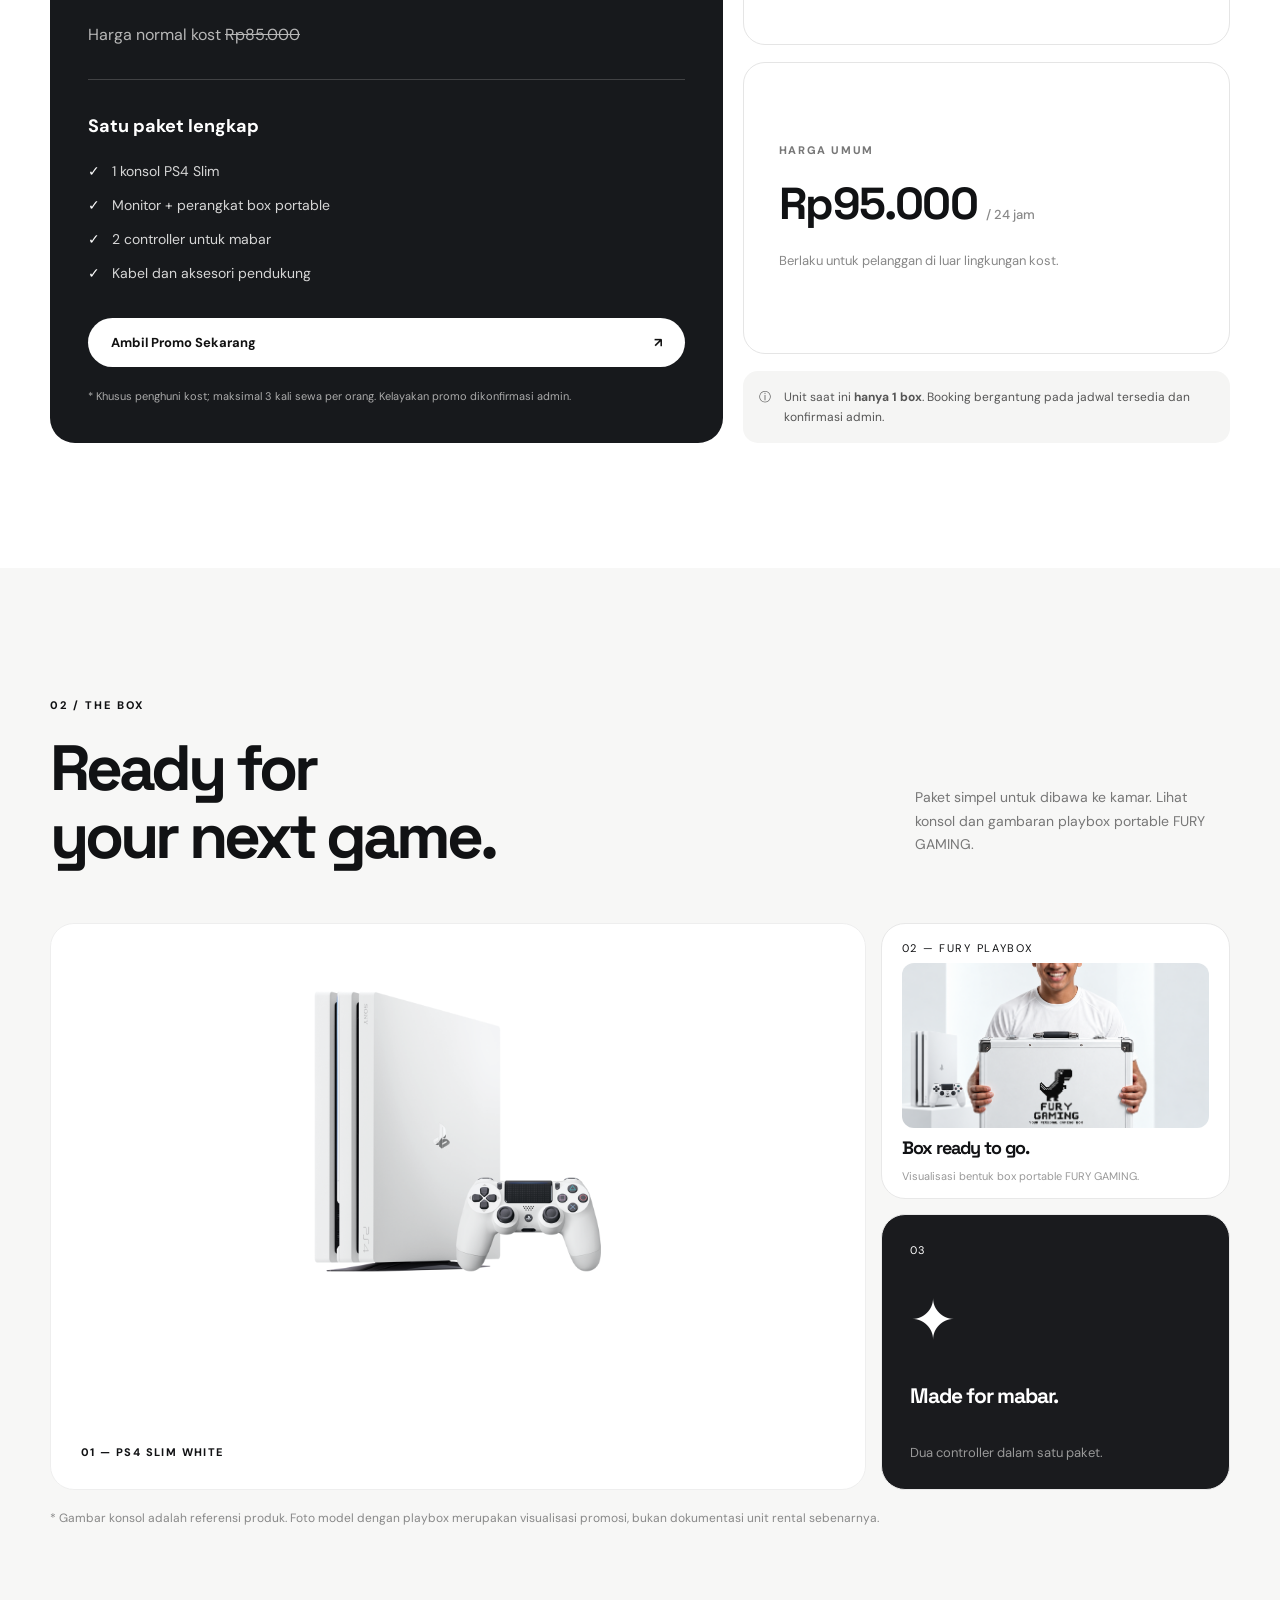
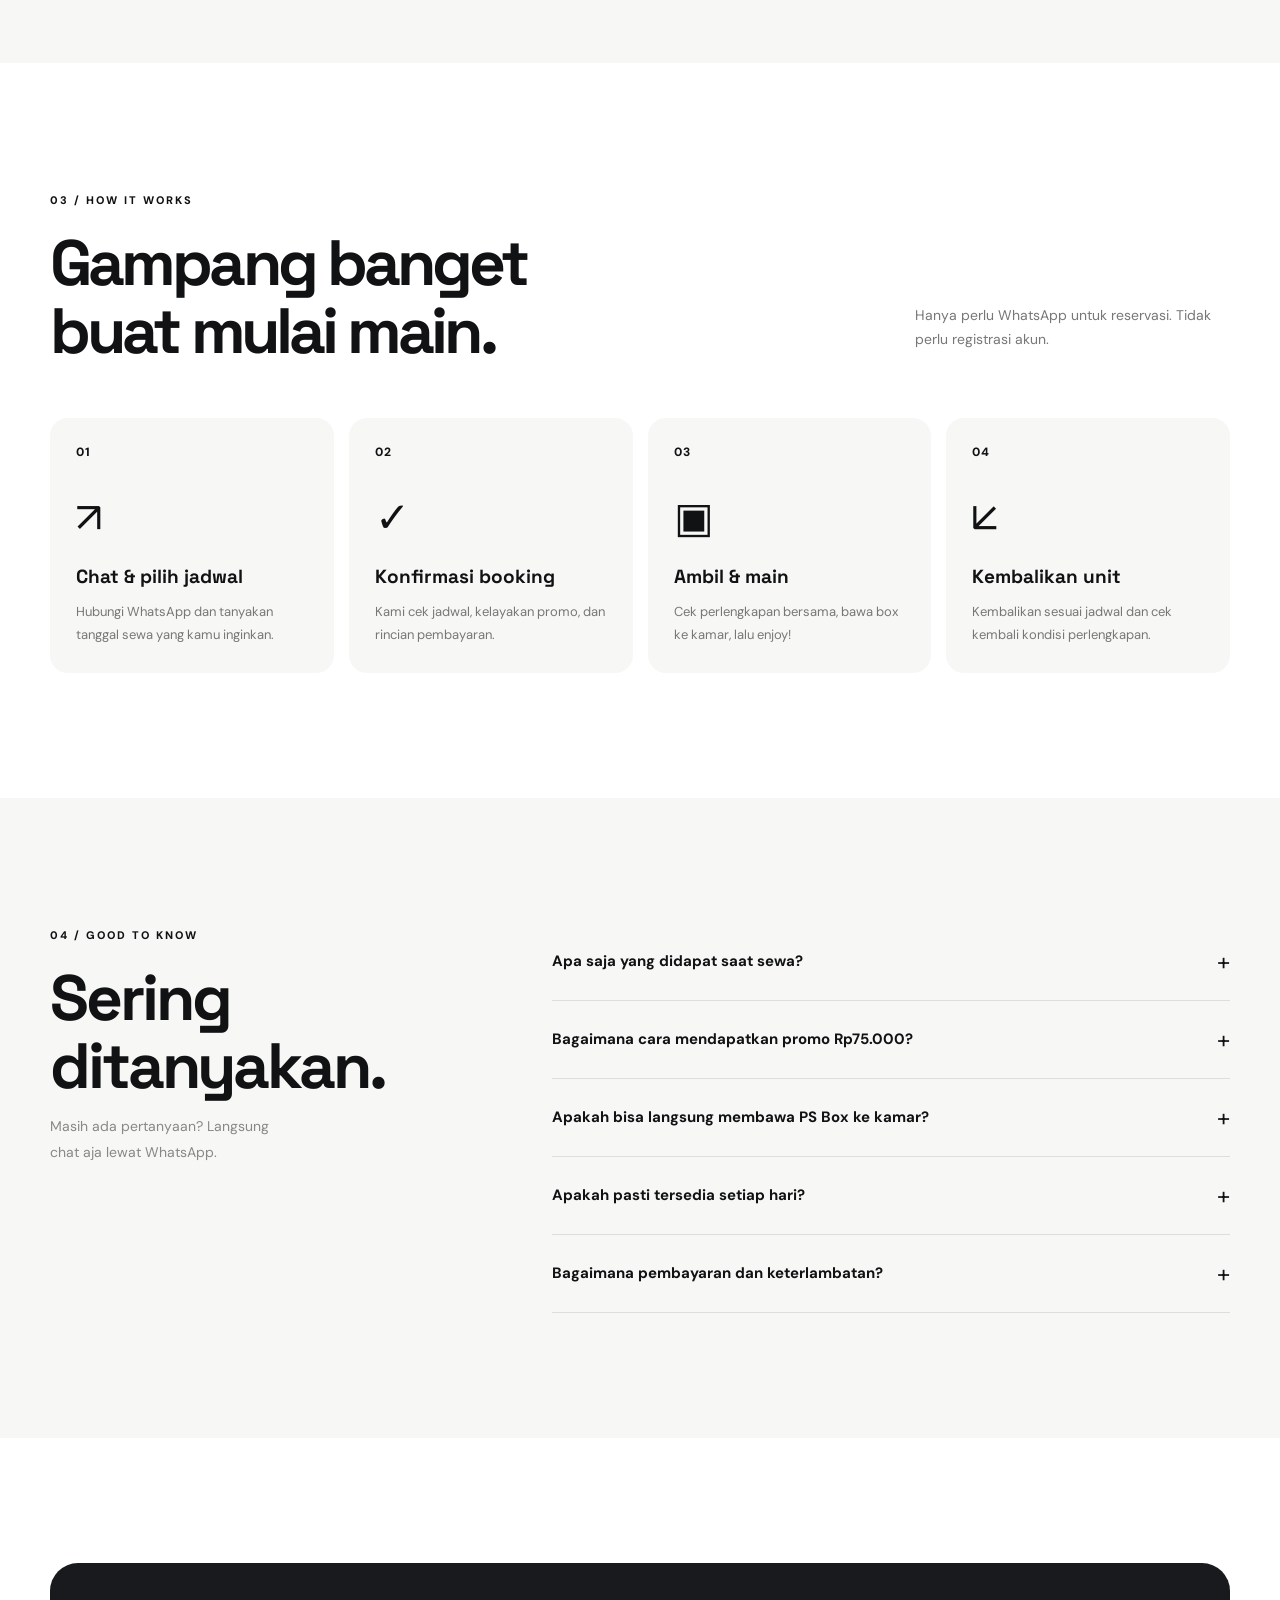
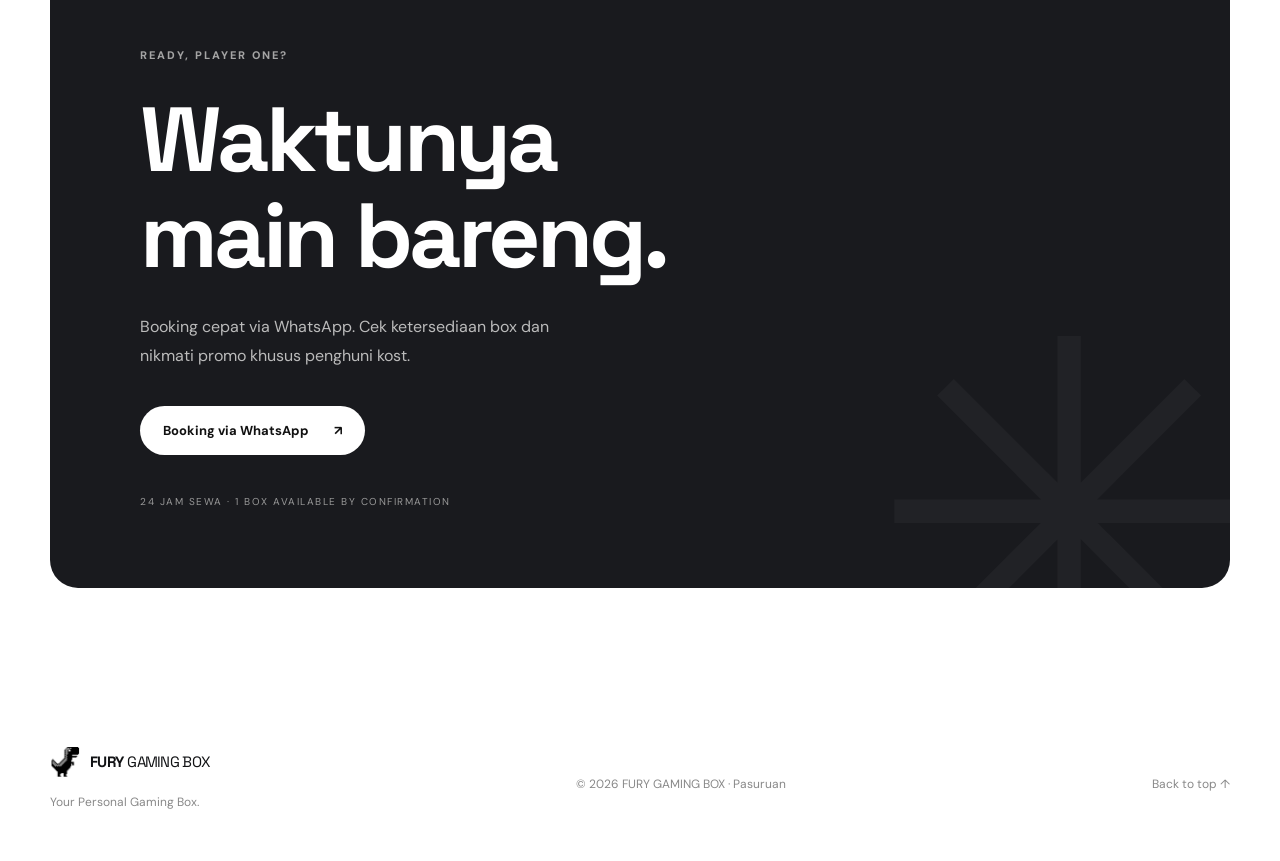
==== commit 4a331e6c: "Update index.html" ====
--- a/paket-kost/index.html
+++ b/paket-kost/index.html
@@ -25,7 +25,7 @@
       <div class="hero-copy reveal">
         <img class="hero-logo" src="assets/images/fury-logo.png" alt="Logo FURY GAMING dengan maskot dinosaurus pixel" />
         <span class="eyebrow"><span class="dot"></span> RENTAL PS4 PORTABLE · PASURUAN</span>
-        <h1>Mainkan PS4.<br /><span class="gradient-text">Di kamarmu sendiri.</span></h1>
+        <h1>Serunya PS4.<br /><span class="gradient-text">Bisa ada di kamarmu.</span></h1>
         <p>Ga perlu keluar jauh buat mabar. Sewa satu paket PS4 Slim lengkap dengan monitor dan dua controller — ambil, bawa ke kamar, langsung main.</p>
         <div class="hero-actions"><a href="#paket" class="btn btn-dark">Lihat Harga Promo <span>↗</span></a><a href="#cara-sewa" class="btn btn-outline">Cara menyewa <span>↓</span></a></div>
         <div class="mini-highlights"><span>✓ 24 jam sewa</span><span>✓ 2 controller</span><span>✓ Portable box</span></div>
